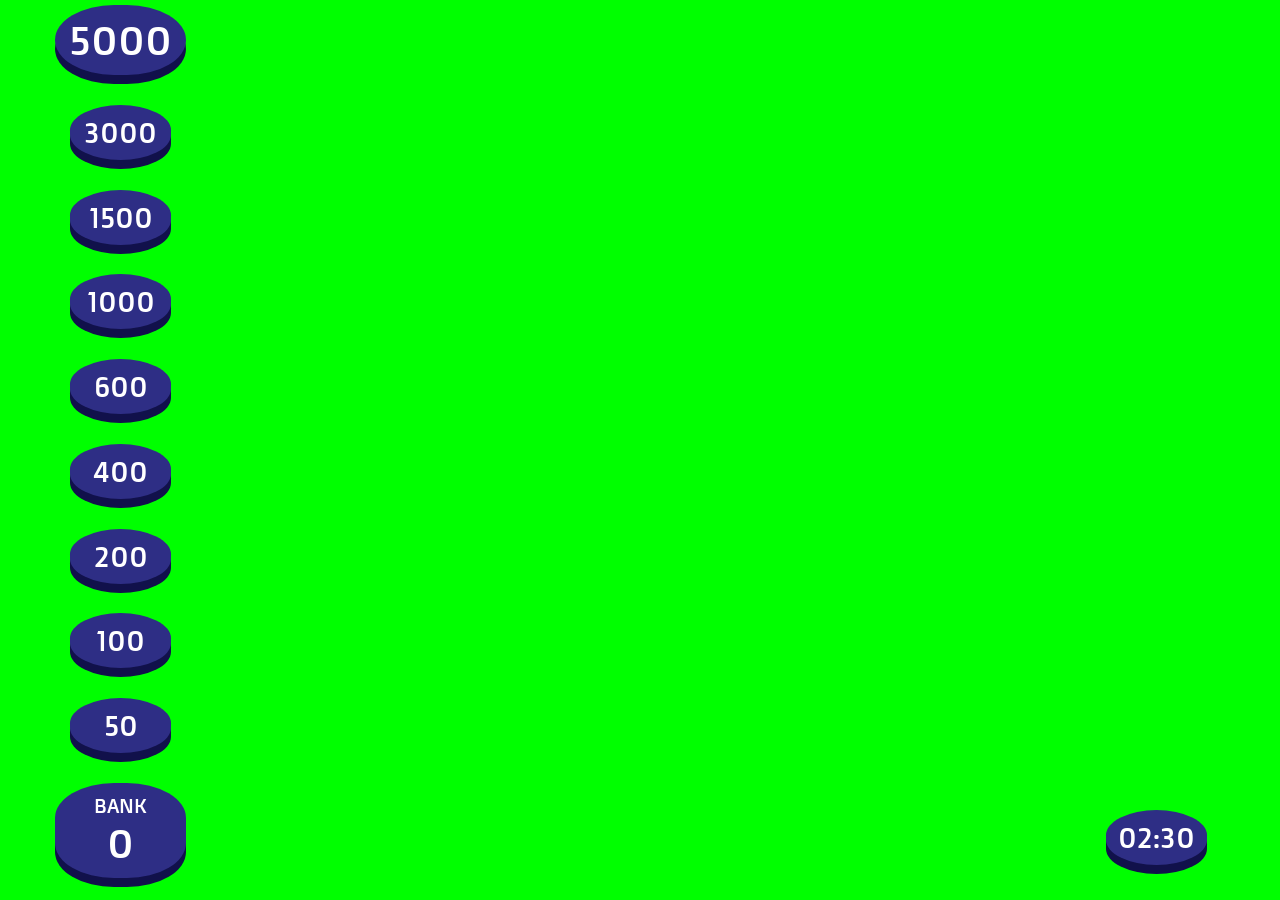
==== index.html @ 3b4d6647 "main" ====
<!DOCTYPE html>
<html lang="en">
<head>
    <meta charset="UTF-8">
    <meta http-equiv="X-UA-Compatible" content="IE=edge">
    <meta name="viewport" content="width=device-width, initial-scale=1.0">
    <link rel="stylesheet" href="style.css">
    <script src="engine.js"></script>

    <link rel="preconnect" href="https://fonts.googleapis.com">
    <link rel="preconnect" href="https://fonts.gstatic.com" crossorigin>
    <link href="https://fonts.googleapis.com/css2?family=Doppio+One&display=swap" rel="stylesheet">

    <title>LMF</title>
</head>
<body>

    <div class="container">
        <div class="leftside">
            <div class="big-card" id="card9">5000</div>
            <div class="card" id="card8">3000</div>
            <div class="card" id="card7">1500</div>
            <div class="card" id="card6">1000</div>
            <div class="card" id="card5">600</div>
            <div class="card" id="card4">400</div>
            <div class="card" id="card3">200</div>
            <div class="card" id="card2">100</div>
            <div class="card" id="card1">50</div>
            <div class="big-card bank"><div class="tag">BANK</div><div id="bank">0</div></div>
        </div>

        <div class="rightside">
            <div class="card" id="timer"><div id="time">02:30</siv></div>
        </div>
    </div>
    
</body>
</html>
---- style.css ----
body{
    margin:0;
    font-family: 'Doppio One', sans-serif;
    padding: 0px 55px;

    background-color: rgb(0 255 0);
}

.container{
    width: 90vw;
    display: flex;
    justify-content: space-between;
}

.leftside{
    width: fit-content;
    text-align: center;
    display: flex;
    flex-direction: column;
    justify-content: space-between;
    height: 97vh;
    font-size: 40px;
    margin: 5px 0;
}

#time{
    text-align: center;
}

.rightside{
    margin-top: 90vh;
}

.tag{
    font-size: 20px;
}

.big-card{
    padding: 10px;
    background-color: rgb(46, 46, 133);
    color: white;
    width: 111px;
    border-radius: 59px / 35px;
    margin: 0 auto;

    box-shadow: 0px 9px rgb(17, 17, 75);
}

.bank{
    width: 111px;
    border-radius: 59px / 35px;
}

.card{
    padding: 10px;
    background-color: rgb(46, 46, 133);
    color: white;
    width: 81px;
    border-radius: 64px / 32px;
    margin: 0 auto;
    font-size: 28px;

    box-shadow: 0px 9px rgb(17, 17, 75);
}

.active{
    background-color: rgb(205, 72, 72);

    box-shadow: 0px 9px rgb(103, 6, 6);
}
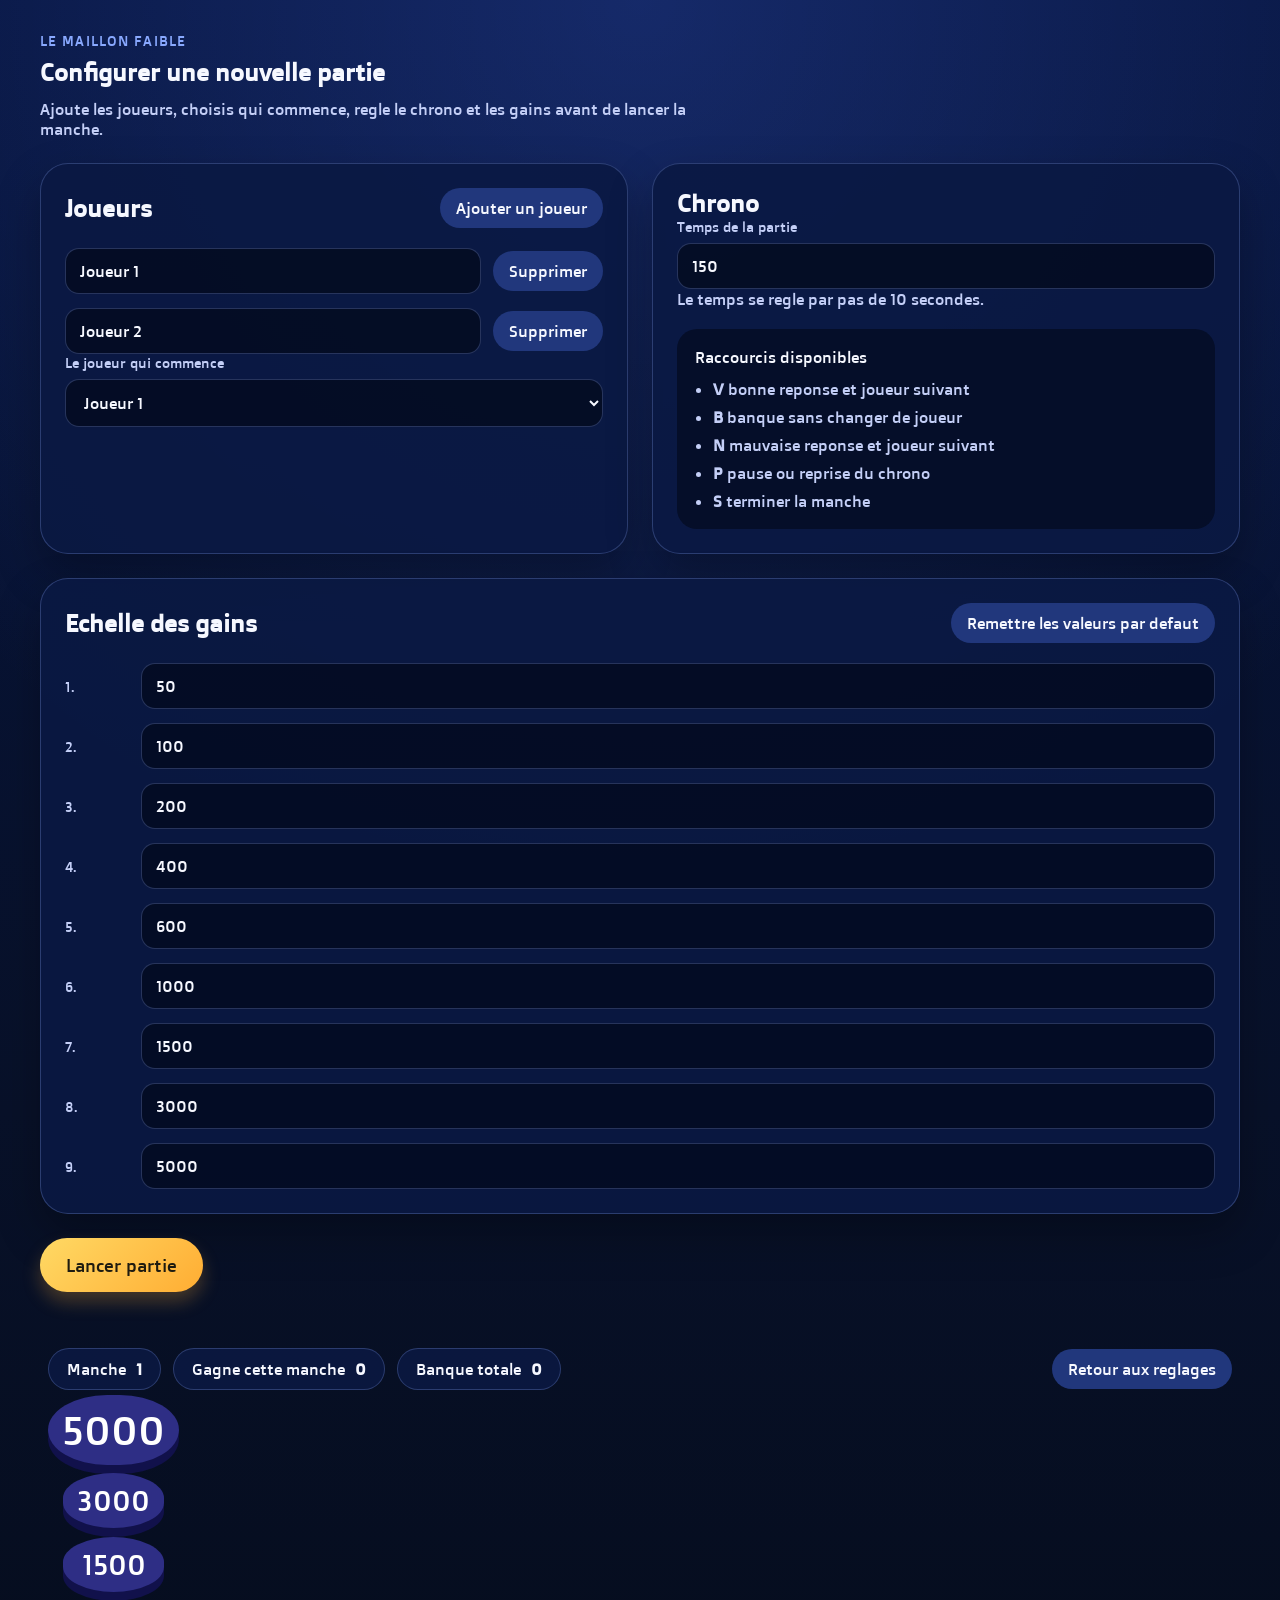
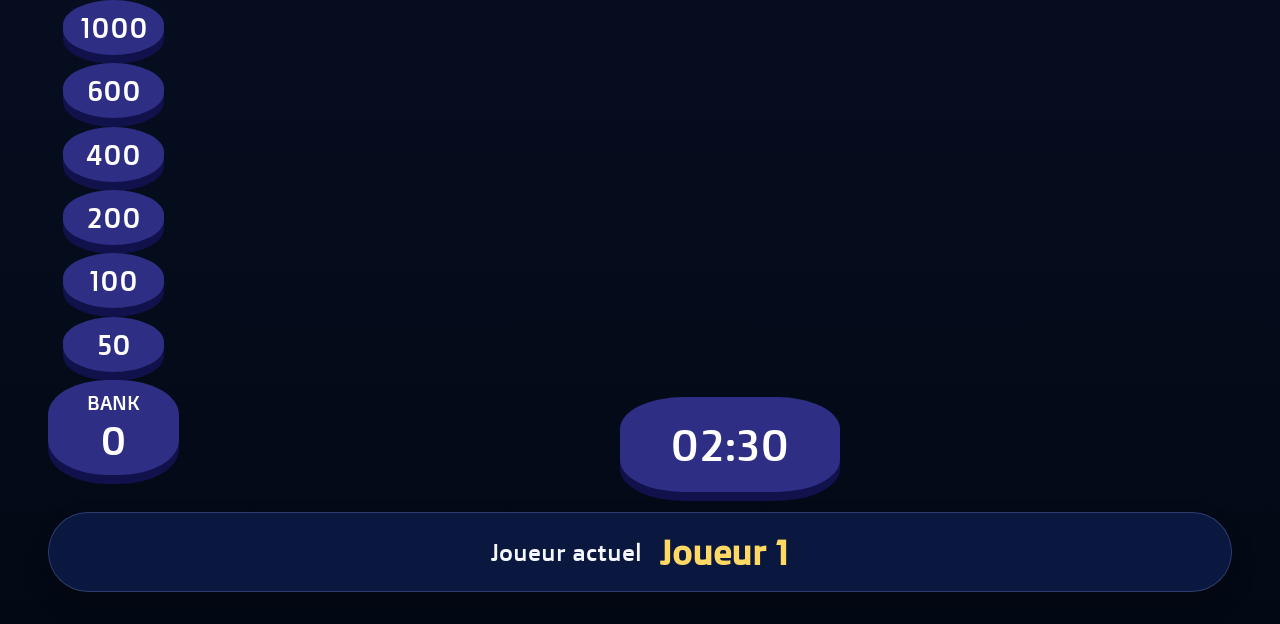
==== commit e73bce20: "Add round stats and end-of-round flow" ====
--- a/index.html
+++ b/index.html
@@ -1,38 +1,196 @@
 <!DOCTYPE html>
-<html lang="en">
+<html lang="fr">
 <head>
     <meta charset="UTF-8">
     <meta http-equiv="X-UA-Compatible" content="IE=edge">
     <meta name="viewport" content="width=device-width, initial-scale=1.0">
     <link rel="stylesheet" href="style.css">
-    <script src="engine.js"></script>
-
+    <script src="engine.js" defer></script>
     <link rel="preconnect" href="https://fonts.googleapis.com">
     <link rel="preconnect" href="https://fonts.gstatic.com" crossorigin>
     <link href="https://fonts.googleapis.com/css2?family=Doppio+One&display=swap" rel="stylesheet">
-
     <title>LMF</title>
 </head>
 <body>
+    <main class="app-shell">
+        <section class="setup-screen" id="setup-screen">
+            <div class="setup-panel">
+                <div class="setup-header">
+                    <p class="eyebrow">Le Maillon Faible</p>
+                    <h1>Configurer une nouvelle partie</h1>
+                    <p class="setup-copy">Ajoute les joueurs, choisis qui commence, regle le chrono et les gains avant de lancer la manche.</p>
+                </div>
 
-    <div class="container">
-        <div class="leftside">
-            <div class="big-card" id="card9">5000</div>
-            <div class="card" id="card8">3000</div>
-            <div class="card" id="card7">1500</div>
-            <div class="card" id="card6">1000</div>
-            <div class="card" id="card5">600</div>
-            <div class="card" id="card4">400</div>
-            <div class="card" id="card3">200</div>
-            <div class="card" id="card2">100</div>
-            <div class="card" id="card1">50</div>
-            <div class="big-card bank"><div class="tag">BANK</div><div id="bank">0</div></div>
-        </div>
+                <div class="setup-grid">
+                    <section class="setup-card">
+                        <div class="section-title-row">
+                            <h2>Joueurs</h2>
+                            <button type="button" id="add-player">Ajouter un joueur</button>
+                        </div>
+                        <div id="players-list" class="players-list"></div>
+                        <label class="field">
+                            <span>Le joueur qui commence</span>
+                            <select id="starting-player"></select>
+                        </label>
+                    </section>
 
-        <div class="rightside">
-            <div class="card" id="timer"><div id="time">02:30</siv></div>
-        </div>
-    </div>
-    
+                    <section class="setup-card">
+                        <h2>Chrono</h2>
+                        <label class="field">
+                            <span>Temps de la partie</span>
+                            <input id="timer-seconds" type="number" min="10" step="10" value="150">
+                        </label>
+                        <p class="hint">Le temps se regle par pas de 10 secondes.</p>
+                        <div class="keybinds">
+                            <p>Raccourcis disponibles</p>
+                            <ul>
+                                <li><strong>V</strong> bonne reponse et joueur suivant</li>
+                                <li><strong>B</strong> banque sans changer de joueur</li>
+                                <li><strong>N</strong> mauvaise reponse et joueur suivant</li>
+                                <li><strong>P</strong> pause ou reprise du chrono</li>
+                                <li><strong>S</strong> terminer la manche</li>
+                            </ul>
+                        </div>
+                    </section>
+                </div>
+
+                <section class="setup-card">
+                    <div class="section-title-row">
+                        <h2>Echelle des gains</h2>
+                        <button type="button" id="reset-prizes">Remettre les valeurs par defaut</button>
+                    </div>
+                    <div id="prizes-list" class="prizes-list"></div>
+                </section>
+
+                <div class="setup-actions">
+                    <button type="button" id="start-game" class="primary-button">Lancer partie</button>
+                    <p id="setup-error" class="error-message" aria-live="polite"></p>
+                </div>
+            </div>
+        </section>
+
+        <section class="game-screen hidden" id="game-screen">
+            <div class="game-toolbar">
+                <div class="status-cluster">
+                    <div class="status-pill">
+                        <span>Manche</span>
+                        <strong id="round-number">1</strong>
+                    </div>
+                    <div class="status-pill">
+                        <span>Gagne cette manche</span>
+                        <strong id="round-bank-label">0</strong>
+                    </div>
+                    <div class="status-pill">
+                        <span>Banque totale</span>
+                        <strong id="total-bank-label">0</strong>
+                    </div>
+                </div>
+                <button type="button" id="back-to-setup" class="toolbar-button">Retour aux reglages</button>
+            </div>
+
+            <div class="container">
+                <div class="leftside">
+                    <div class="big-card" id="card9">5000</div>
+                    <div class="card" id="card8">3000</div>
+                    <div class="card" id="card7">1500</div>
+                    <div class="card" id="card6">1000</div>
+                    <div class="card" id="card5">600</div>
+                    <div class="card" id="card4">400</div>
+                    <div class="card" id="card3">200</div>
+                    <div class="card" id="card2">100</div>
+                    <div class="card" id="card1">50</div>
+                    <div class="big-card bank">
+                        <div class="tag">BANK</div>
+                        <div id="bank">0</div>
+                    </div>
+                </div>
+
+                <div class="rightside">
+                    <div class="card timer-card" id="timer">
+                        <div id="time">02:30</div>
+                    </div>
+                </div>
+            </div>
+
+            <div class="player-banner">
+                <span>Joueur actuel</span>
+                <strong id="current-player">-</strong>
+            </div>
+
+            <div class="round-end-panel hidden" id="round-end-panel">
+                <p class="eyebrow">Fin de manche</p>
+                <h2 id="round-end-title">La manche est terminee</h2>
+                <p id="round-end-reason" class="setup-copy"></p>
+                <button type="button" id="go-to-stats" class="primary-button">Passer aux statistiques</button>
+            </div>
+        </section>
+
+        <section class="stats-screen hidden" id="stats-screen">
+            <div class="stats-layout">
+                <div class="stats-header">
+                    <p class="eyebrow">Statistiques</p>
+                    <h1 id="stats-round-title">Resume de la manche 1</h1>
+                    <p class="setup-copy">Le classement privilegie d'abord les bonnes reponses, puis l'argent banque, puis la penalite d'argent perdu.</p>
+                </div>
+
+                <div class="stats-summary-grid">
+                    <div class="setup-card">
+                        <h2>Argent recolte sur cette manche</h2>
+                        <p class="stats-big-number" id="stats-round-earned">0</p>
+                    </div>
+                    <div class="setup-card">
+                        <h2>Banque totale toutes manches</h2>
+                        <p class="stats-big-number" id="stats-total-bank">0</p>
+                    </div>
+                </div>
+
+                <div class="setup-card highlight-card" id="strongest-player-card">
+                    <p class="eyebrow">Maillon fort</p>
+                    <h2 id="strongest-player-name">-</h2>
+                    <div class="stats-inline">
+                        <span>Bonnes reponses: <strong id="strongest-player-correct">0</strong></span>
+                        <span>Mauvaises reponses: <strong id="strongest-player-wrong">0</strong></span>
+                        <span>Argent banque: <strong id="strongest-player-banked">0</strong></span>
+                        <span>Argent perdu: <strong id="strongest-player-lost">0</strong></span>
+                    </div>
+                </div>
+
+                <div class="setup-card">
+                    <div class="section-title-row">
+                        <h2>Tous les joueurs</h2>
+                    </div>
+                    <div class="stats-table-wrapper">
+                        <table class="stats-table">
+                            <thead>
+                                <tr>
+                                    <th>Joueur</th>
+                                    <th>Bonnes reponses</th>
+                                    <th>Mauvaises reponses</th>
+                                    <th>Argent banque</th>
+                                    <th>Argent perdu</th>
+                                </tr>
+                            </thead>
+                            <tbody id="stats-rows"></tbody>
+                        </table>
+                    </div>
+                </div>
+
+                <div class="setup-card highlight-card weak-card" id="weakest-player-card">
+                    <p class="eyebrow">Maillon faible</p>
+                    <h2 id="weakest-player-name">-</h2>
+                    <div class="stats-inline">
+                        <span>Bonnes reponses: <strong id="weakest-player-correct">0</strong></span>
+                        <span>Mauvaises reponses: <strong id="weakest-player-wrong">0</strong></span>
+                        <span>Argent banque: <strong id="weakest-player-banked">0</strong></span>
+                        <span>Argent perdu: <strong id="weakest-player-lost">0</strong></span>
+                    </div>
+                </div>
+
+                <div class="setup-actions">
+                    <button type="button" id="next-round" class="primary-button">Manche suivante</button>
+                </div>
+            </div>
+        </section>
+    </main>
 </body>
-</html>+</html>
--- a/style.css
+++ b/style.css
@@ -1,57 +1,265 @@
-body{
-    margin:0;
+body {
+    margin: 0;
     font-family: 'Doppio One', sans-serif;
-    padding: 0px 55px;
-
-    background-color: rgb(0 255 0);
-}
-
-.container{
-    width: 90vw;
+    background:
+        radial-gradient(circle at top, rgba(73, 115, 255, 0.22), transparent 40%),
+        linear-gradient(180deg, #07153f 0%, #081129 50%, #030914 100%);
+    color: #f6f8ff;
+    min-height: 100vh;
+}
+
+button,
+input,
+select {
+    font: inherit;
+}
+
+button {
+    cursor: pointer;
+    border: 0;
+}
+
+.hidden {
+    display: none;
+}
+
+.app-shell {
+    min-height: 100vh;
+}
+
+.setup-screen {
+    min-height: 100vh;
+    padding: 32px;
+    box-sizing: border-box;
+}
+
+.setup-panel {
+    max-width: 1200px;
+    margin: 0 auto;
+    display: grid;
+    gap: 24px;
+}
+
+.setup-header h1,
+.setup-card h2 {
+    margin: 0;
+}
+
+.eyebrow {
+    margin: 0 0 8px;
+    color: #89a9ff;
+    letter-spacing: 0.08em;
+    text-transform: uppercase;
+    font-size: 14px;
+}
+
+.setup-copy {
+    margin: 12px 0 0;
+    max-width: 700px;
+    color: #c4cff7;
+}
+
+.setup-grid {
+    display: grid;
+    grid-template-columns: repeat(2, minmax(0, 1fr));
+    gap: 24px;
+}
+
+.setup-card {
+    background: rgba(11, 25, 67, 0.9);
+    border: 1px solid rgba(142, 171, 255, 0.25);
+    border-radius: 28px;
+    padding: 24px;
+    box-shadow: 0 20px 45px rgba(0, 0, 0, 0.28);
+}
+
+.section-title-row {
     display: flex;
     justify-content: space-between;
-}
-
-.leftside{
+    align-items: center;
+    gap: 16px;
+    margin-bottom: 20px;
+}
+
+.section-title-row button,
+.toolbar-button,
+.player-row button,
+#reset-prizes {
+    background: #21377c;
+    color: #f6f8ff;
+    padding: 10px 16px;
+    border-radius: 999px;
+}
+
+.primary-button {
+    background: linear-gradient(135deg, #ffd964 0%, #ffad33 100%);
+    color: #1e1b10;
+    padding: 16px 26px;
+    border-radius: 999px;
+    font-size: 18px;
+    box-shadow: 0 10px 18px rgba(255, 174, 53, 0.25);
+}
+
+.players-list,
+.prizes-list {
+    display: grid;
+    gap: 14px;
+}
+
+.player-row,
+.prize-row {
+    display: grid;
+    gap: 12px;
+    align-items: center;
+}
+
+.player-row {
+    grid-template-columns: minmax(0, 1fr) auto;
+}
+
+.prize-row {
+    grid-template-columns: 64px minmax(0, 1fr);
+}
+
+.field {
+    display: grid;
+    gap: 8px;
+}
+
+.field span,
+.prize-row label {
+    color: #c4cff7;
+    font-size: 14px;
+}
+
+input,
+select {
+    border: 1px solid rgba(142, 171, 255, 0.25);
+    border-radius: 14px;
+    background: rgba(3, 10, 31, 0.8);
+    color: #f6f8ff;
+    padding: 12px 14px;
+}
+
+.hint,
+.keybinds ul,
+.error-message {
+    margin: 0;
+}
+
+.hint,
+.keybinds li {
+    color: #c4cff7;
+}
+
+.keybinds {
+    margin-top: 20px;
+    padding: 18px;
+    border-radius: 20px;
+    background: rgba(3, 10, 31, 0.7);
+}
+
+.keybinds p {
+    margin: 0 0 12px;
+}
+
+.keybinds ul {
+    padding-left: 18px;
+    display: grid;
+    gap: 8px;
+}
+
+.setup-actions {
+    display: flex;
+    align-items: center;
+    gap: 16px;
+}
+
+.error-message {
+    color: #ff9a9a;
+    min-height: 20px;
+}
+
+.game-screen {
+    min-height: 100vh;
+    padding: 24px 48px 32px;
+    box-sizing: border-box;
+    display: grid;
+    grid-template-rows: auto 1fr auto;
+}
+
+.game-toolbar {
+    display: flex;
+    justify-content: space-between;
+    align-items: center;
+}
+
+.status-cluster {
+    display: flex;
+    flex-wrap: wrap;
+    gap: 12px;
+}
+
+.status-pill {
+    display: inline-flex;
+    align-items: center;
+    gap: 10px;
+    border-radius: 999px;
+    background: rgba(11, 25, 67, 0.85);
+    border: 1px solid rgba(142, 171, 255, 0.25);
+    padding: 10px 18px;
+}
+
+.container {
+    width: 100%;
+    display: flex;
+    justify-content: space-between;
+    align-items: stretch;
+    gap: 48px;
+}
+
+.leftside {
     width: fit-content;
     text-align: center;
     display: flex;
     flex-direction: column;
     justify-content: space-between;
-    height: 97vh;
+    height: calc(100vh - 220px);
     font-size: 40px;
     margin: 5px 0;
 }
 
-#time{
+#time {
     text-align: center;
 }
 
-.rightside{
-    margin-top: 90vh;
-}
-
-.tag{
+.rightside {
+    display: flex;
+    align-items: flex-end;
+    justify-content: flex-end;
+    flex: 1;
+}
+
+.tag {
     font-size: 20px;
 }
 
-.big-card{
+.big-card {
     padding: 10px;
     background-color: rgb(46, 46, 133);
     color: white;
     width: 111px;
     border-radius: 59px / 35px;
     margin: 0 auto;
-
-    box-shadow: 0px 9px rgb(17, 17, 75);
-}
-
-.bank{
+    box-shadow: 0 9px rgb(17, 17, 75);
+}
+
+.bank {
     width: 111px;
     border-radius: 59px / 35px;
 }
 
-.card{
+.card {
     padding: 10px;
     background-color: rgb(46, 46, 133);
     color: white;
@@ -59,12 +267,177 @@
     border-radius: 64px / 32px;
     margin: 0 auto;
     font-size: 28px;
-
-    box-shadow: 0px 9px rgb(17, 17, 75);
-}
-
-.active{
+    box-shadow: 0 9px rgb(17, 17, 75);
+}
+
+.timer-card {
+    width: 180px;
+    font-size: 44px;
+    padding: 20px;
+}
+
+.active {
     background-color: rgb(205, 72, 72);
-
-    box-shadow: 0px 9px rgb(103, 6, 6);
-}+    box-shadow: 0 9px rgb(103, 6, 6);
+}
+
+.player-banner {
+    display: flex;
+    justify-content: center;
+    align-items: center;
+    gap: 18px;
+    margin-top: 20px;
+    font-size: 24px;
+    padding: 18px 22px;
+    border-radius: 999px;
+    background: rgba(11, 25, 67, 0.92);
+    border: 1px solid rgba(142, 171, 255, 0.25);
+    box-shadow: 0 12px 24px rgba(0, 0, 0, 0.22);
+}
+
+.player-banner strong {
+    font-size: 34px;
+    color: #ffd964;
+}
+
+.round-end-panel,
+.stats-layout {
+    max-width: 1200px;
+    margin: 0 auto;
+}
+
+.round-end-panel {
+    margin-top: 24px;
+    padding: 24px;
+    border-radius: 28px;
+    background: rgba(11, 25, 67, 0.92);
+    border: 1px solid rgba(142, 171, 255, 0.25);
+    box-shadow: 0 20px 45px rgba(0, 0, 0, 0.28);
+}
+
+.stats-screen {
+    min-height: 100vh;
+    padding: 32px;
+    box-sizing: border-box;
+}
+
+.stats-layout {
+    display: grid;
+    gap: 24px;
+}
+
+.stats-header h1 {
+    margin: 0;
+}
+
+.stats-summary-grid {
+    display: grid;
+    grid-template-columns: repeat(2, minmax(0, 1fr));
+    gap: 24px;
+}
+
+.stats-big-number {
+    margin: 16px 0 0;
+    font-size: 56px;
+    color: #ffd964;
+}
+
+.highlight-card {
+    background:
+        linear-gradient(135deg, rgba(255, 217, 100, 0.16), rgba(11, 25, 67, 0.9)),
+        rgba(11, 25, 67, 0.9);
+}
+
+.weak-card {
+    background:
+        linear-gradient(135deg, rgba(205, 72, 72, 0.2), rgba(11, 25, 67, 0.9)),
+        rgba(11, 25, 67, 0.9);
+}
+
+.stats-inline {
+    display: flex;
+    flex-wrap: wrap;
+    gap: 12px 24px;
+    margin-top: 16px;
+    color: #c4cff7;
+}
+
+.stats-table-wrapper {
+    overflow-x: auto;
+}
+
+.stats-table {
+    width: 100%;
+    border-collapse: collapse;
+}
+
+.stats-table th,
+.stats-table td {
+    text-align: left;
+    padding: 14px 12px;
+    border-bottom: 1px solid rgba(142, 171, 255, 0.18);
+}
+
+.stats-table th {
+    color: #89a9ff;
+    font-size: 14px;
+    text-transform: uppercase;
+    letter-spacing: 0.05em;
+}
+
+.stats-table tbody tr:last-child td {
+    border-bottom: 0;
+}
+
+@media (max-width: 900px) {
+    .setup-screen,
+    .game-screen,
+    .stats-screen {
+        padding: 20px;
+    }
+
+    .setup-grid,
+    .stats-summary-grid,
+    .player-row,
+    .prize-row,
+    .container {
+        grid-template-columns: 1fr;
+        display: grid;
+    }
+
+    .section-title-row,
+    .game-toolbar,
+    .setup-actions {
+        flex-direction: column;
+        align-items: stretch;
+    }
+
+    .status-cluster {
+        flex-direction: column;
+    }
+
+    .leftside {
+        width: 100%;
+        height: auto;
+        gap: 18px;
+    }
+
+    .rightside {
+        justify-content: center;
+    }
+
+    .player-banner {
+        flex-direction: column;
+        border-radius: 28px;
+        text-align: center;
+    }
+
+    .stats-big-number {
+        font-size: 42px;
+    }
+
+    .stats-inline {
+        flex-direction: column;
+        gap: 10px;
+    }
+}
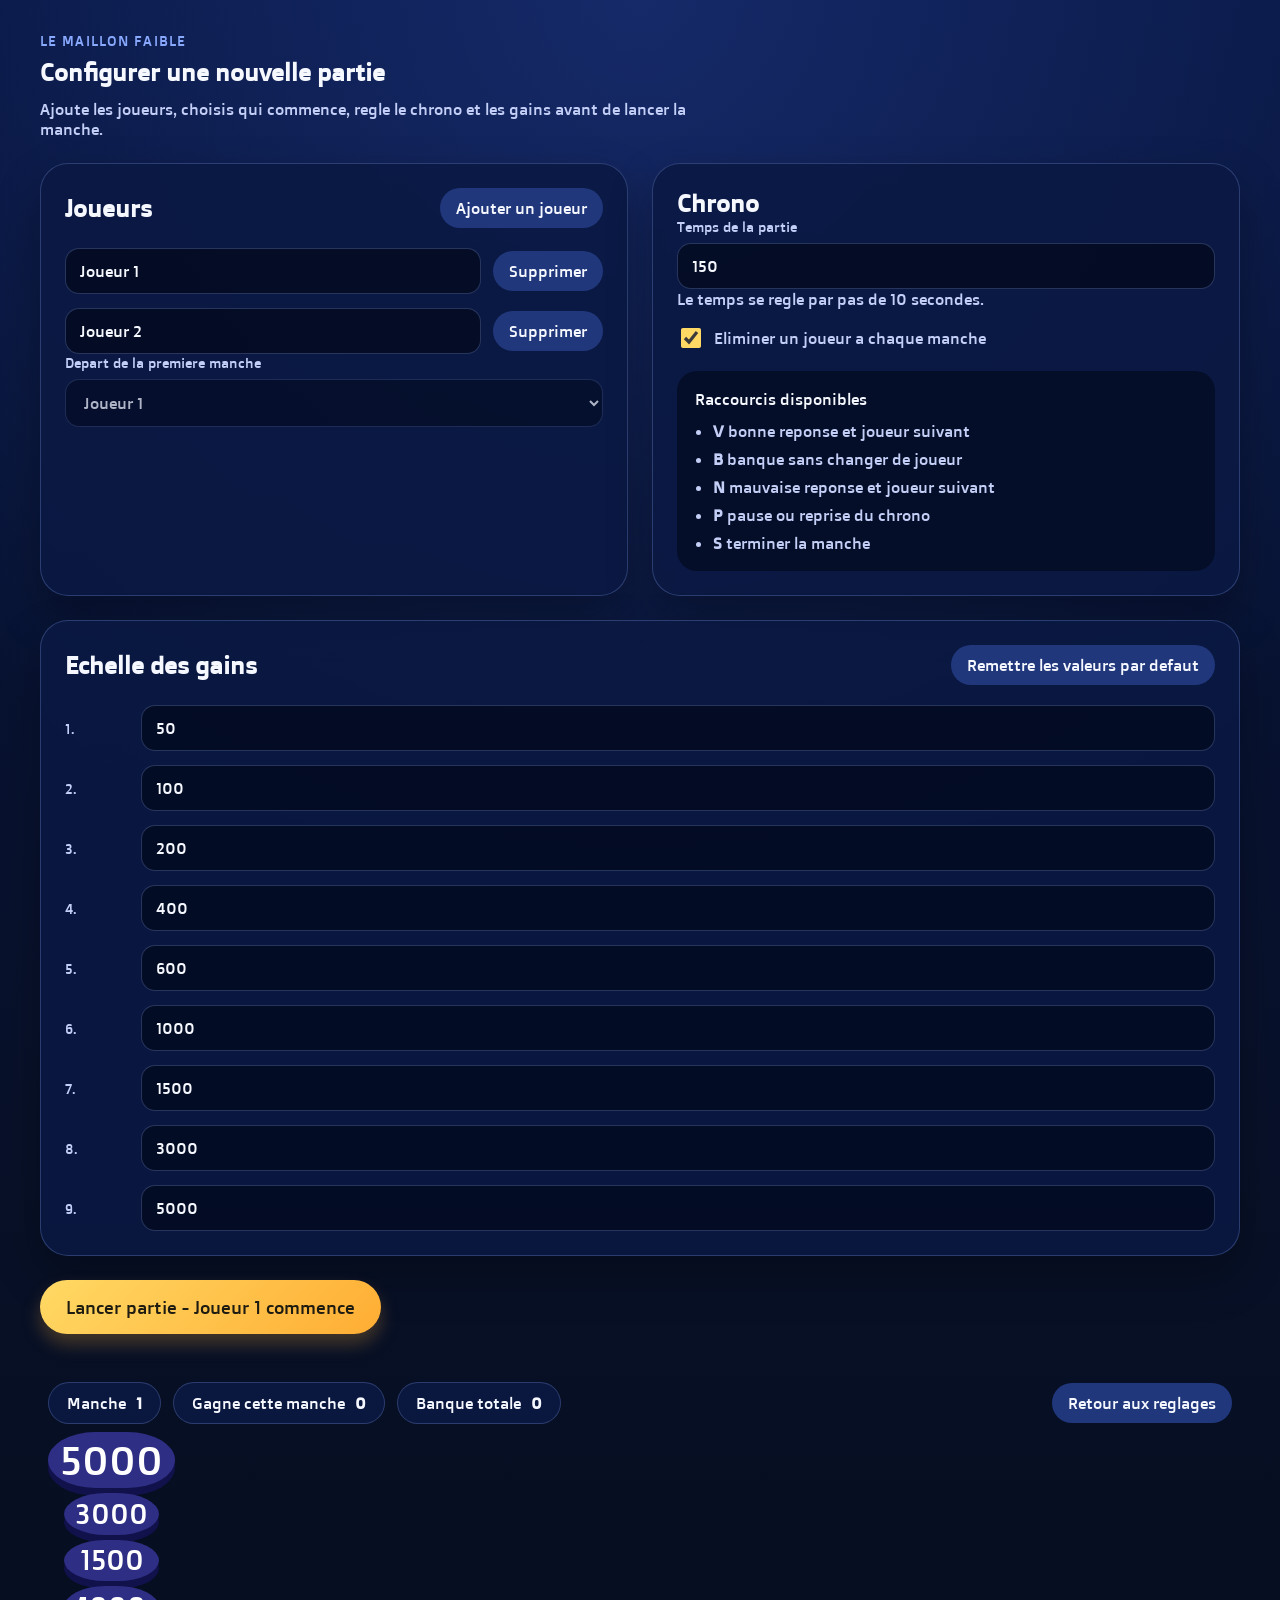
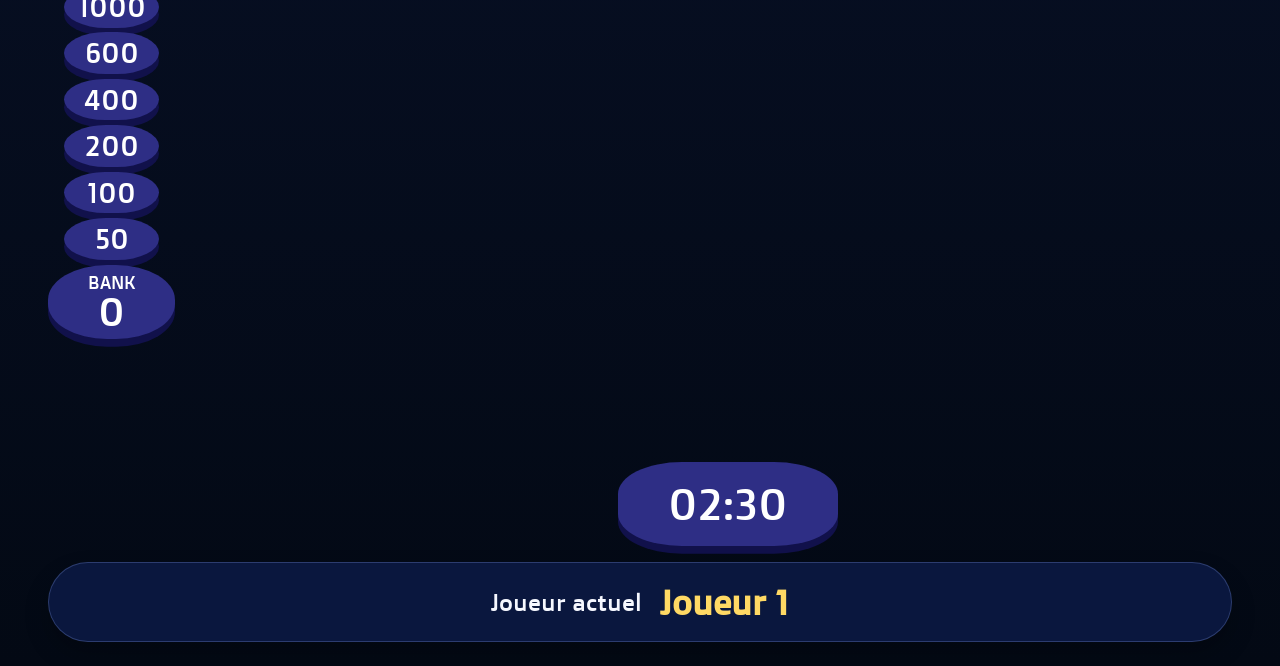
==== commit 85d77bf9: "game rules" ====
--- a/index.html
+++ b/index.html
@@ -29,8 +29,8 @@
                         </div>
                         <div id="players-list" class="players-list"></div>
                         <label class="field">
-                            <span>Le joueur qui commence</span>
-                            <select id="starting-player"></select>
+                            <span>Depart de la premiere manche</span>
+                            <select id="starting-player" disabled></select>
                         </label>
                     </section>
 
@@ -41,6 +41,10 @@
                             <input id="timer-seconds" type="number" min="10" step="10" value="150">
                         </label>
                         <p class="hint">Le temps se regle par pas de 10 secondes.</p>
+                        <label class="check-field">
+                            <input id="eliminate-each-round" type="checkbox" checked>
+                            <span>Eliminer un joueur a chaque manche</span>
+                        </label>
                         <div class="keybinds">
                             <p>Raccourcis disponibles</p>
                             <ul>
@@ -175,6 +179,15 @@
                     </div>
                 </div>
 
+                <div class="setup-card elimination-card hidden" id="elimination-card">
+                    <h2>Joueur elimine</h2>
+                    <label class="field">
+                        <span>Choisis qui quitte la partie a la fin de cette manche</span>
+                        <select id="eliminated-player"></select>
+                    </label>
+                    <p id="elimination-error" class="error-message" aria-live="polite"></p>
+                </div>
+
                 <div class="setup-card highlight-card weak-card" id="weakest-player-card">
                     <p class="eyebrow">Maillon faible</p>
                     <h2 id="weakest-player-name">-</h2>
--- a/style.css
+++ b/style.css
@@ -141,6 +141,21 @@
     padding: 12px 14px;
 }
 
+.check-field {
+    display: flex;
+    align-items: center;
+    gap: 10px;
+    margin-top: 16px;
+    color: #c4cff7;
+}
+
+.check-field input {
+    width: 20px;
+    height: 20px;
+    flex: 0 0 auto;
+    accent-color: #ffd964;
+}
+
 .hint,
 .keybinds ul,
 .error-message {
@@ -181,11 +196,12 @@
 }
 
 .game-screen {
-    min-height: 100vh;
-    padding: 24px 48px 32px;
+    height: 100vh;
+    padding: 16px 48px 24px;
     box-sizing: border-box;
     display: grid;
-    grid-template-rows: auto 1fr auto;
+    grid-template-rows: auto minmax(0, 1fr) auto;
+    overflow: hidden;
 }
 
 .game-toolbar {
@@ -216,6 +232,9 @@
     justify-content: space-between;
     align-items: stretch;
     gap: 48px;
+    min-height: 0;
+    padding: 8px 0 16px;
+    box-sizing: border-box;
 }
 
 .leftside {
@@ -223,10 +242,12 @@
     text-align: center;
     display: flex;
     flex-direction: column;
-    justify-content: space-between;
-    height: calc(100vh - 220px);
-    font-size: 40px;
-    margin: 5px 0;
+    justify-content: flex-start;
+    gap: clamp(3px, 0.55vh, 7px);
+    height: auto;
+    max-height: 100%;
+    font-size: clamp(32px, 4.6vh, 40px);
+    margin: 0;
 }
 
 #time {
@@ -241,33 +262,36 @@
 }
 
 .tag {
-    font-size: 20px;
+    font-size: clamp(14px, 2vh, 20px);
 }
 
 .big-card {
-    padding: 10px;
+    padding: clamp(6px, 0.9vh, 10px);
     background-color: rgb(46, 46, 133);
     color: white;
     width: 111px;
+    line-height: 1;
     border-radius: 59px / 35px;
     margin: 0 auto;
-    box-shadow: 0 9px rgb(17, 17, 75);
+    box-shadow: 0 clamp(5px, 0.85vh, 9px) rgb(17, 17, 75);
 }
 
 .bank {
     width: 111px;
     border-radius: 59px / 35px;
+    flex-shrink: 0;
 }
 
 .card {
-    padding: 10px;
+    padding: clamp(5px, 0.75vh, 10px);
     background-color: rgb(46, 46, 133);
     color: white;
     width: 81px;
+    line-height: 1;
     border-radius: 64px / 32px;
     margin: 0 auto;
-    font-size: 28px;
-    box-shadow: 0 9px rgb(17, 17, 75);
+    font-size: clamp(23px, 3.2vh, 28px);
+    box-shadow: 0 clamp(5px, 0.85vh, 9px) rgb(17, 17, 75);
 }
 
 .timer-card {
@@ -278,7 +302,7 @@
 
 .active {
     background-color: rgb(205, 72, 72);
-    box-shadow: 0 9px rgb(103, 6, 6);
+    box-shadow: 0 clamp(5px, 0.85vh, 9px) rgb(103, 6, 6);
 }
 
 .player-banner {
@@ -286,7 +310,7 @@
     justify-content: center;
     align-items: center;
     gap: 18px;
-    margin-top: 20px;
+    margin-top: 0;
     font-size: 24px;
     padding: 18px 22px;
     border-radius: 999px;
@@ -396,6 +420,12 @@
         padding: 20px;
     }
 
+    .game-screen {
+        height: auto;
+        min-height: 100vh;
+        overflow: auto;
+    }
+
     .setup-grid,
     .stats-summary-grid,
     .player-row,
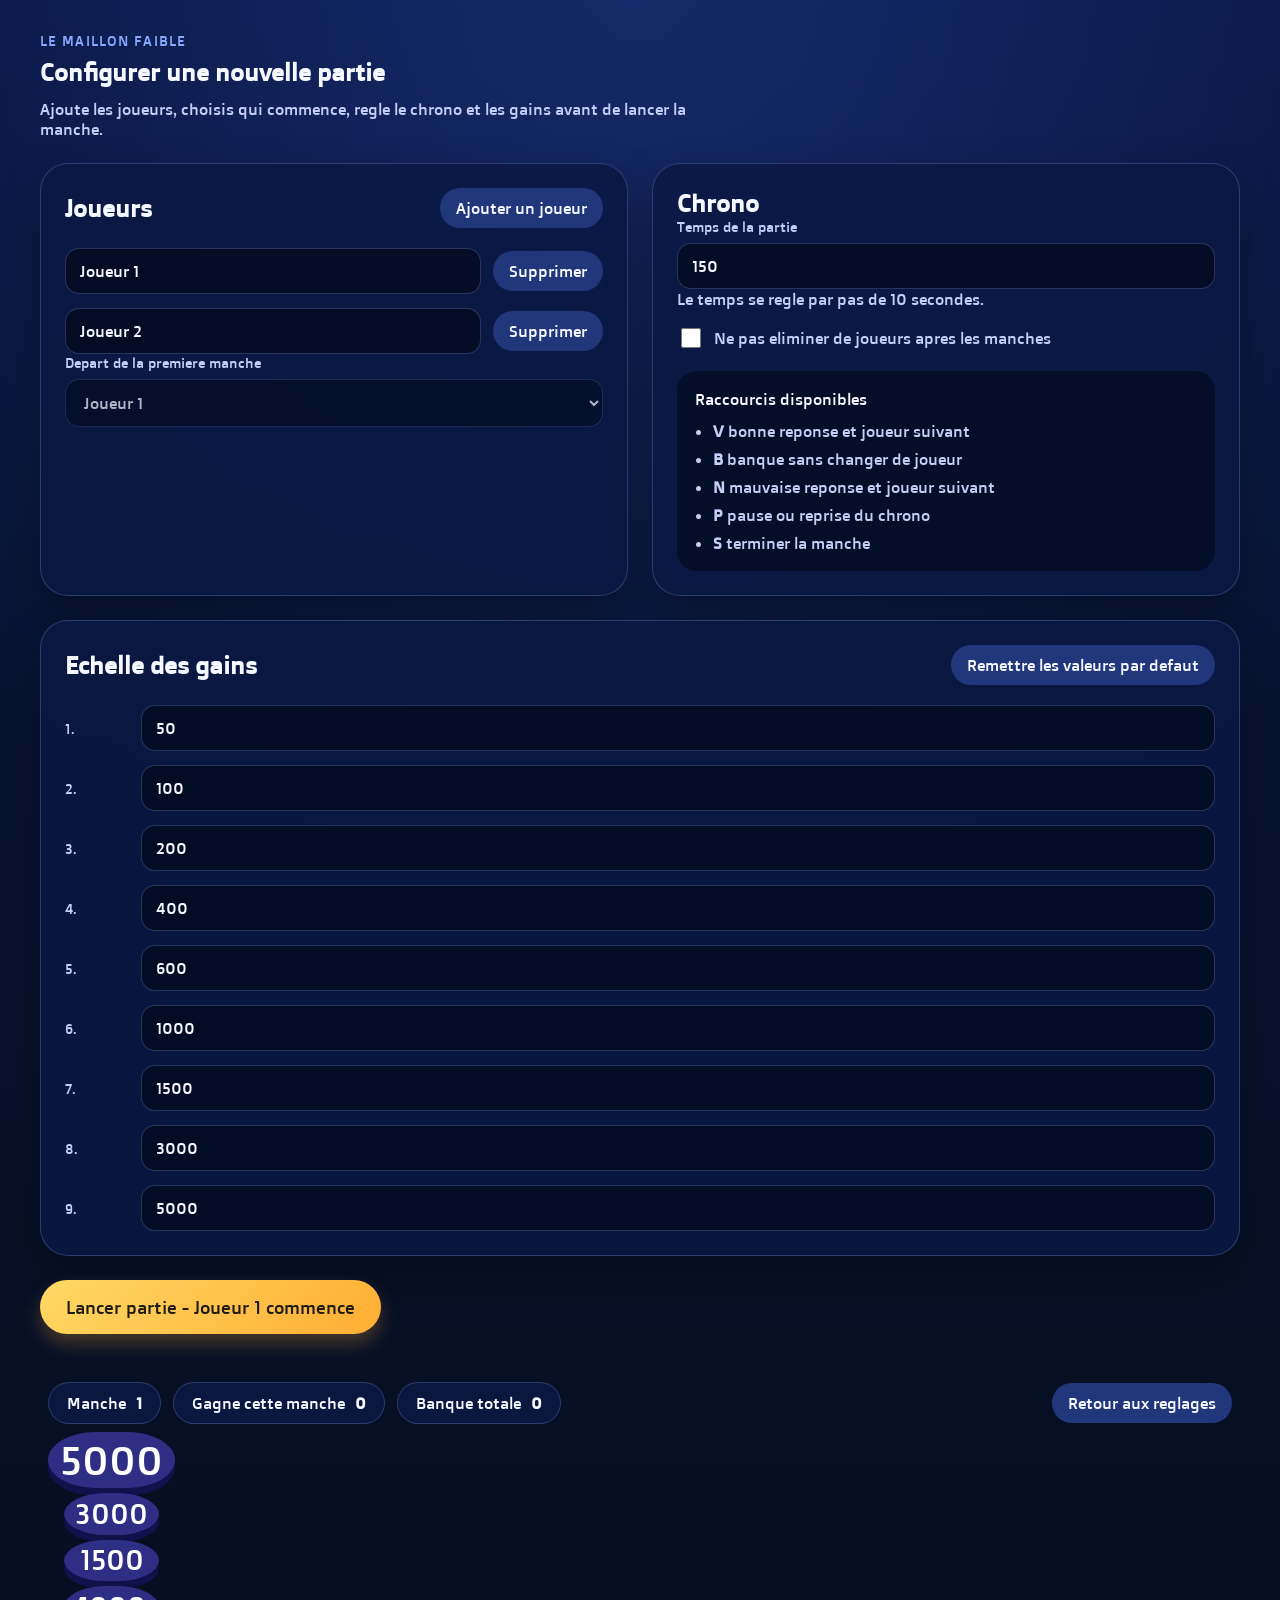
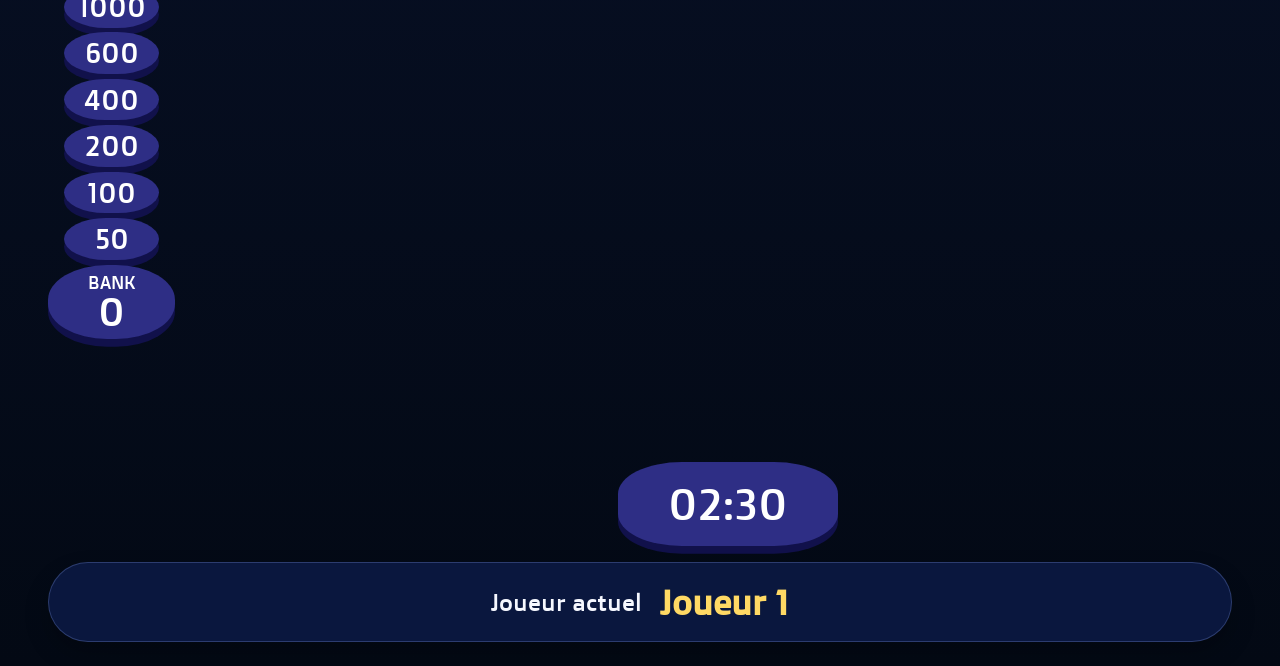
==== commit c37c85ca: "ez" ====
--- a/index.html
+++ b/index.html
@@ -42,8 +42,8 @@
                         </label>
                         <p class="hint">Le temps se regle par pas de 10 secondes.</p>
                         <label class="check-field">
-                            <input id="eliminate-each-round" type="checkbox" checked>
-                            <span>Eliminer un joueur a chaque manche</span>
+                            <input id="eliminate-each-round" type="checkbox">
+                            <span>Ne pas eliminer de joueurs apres les manches</span>
                         </label>
                         <div class="keybinds">
                             <p>Raccourcis disponibles</p>
@@ -204,6 +204,39 @@
                 </div>
             </div>
         </section>
+
+        <section class="final-screen hidden" id="final-screen">
+            <div class="final-layout">
+                <div class="stats-header">
+                    <p class="eyebrow">Finale</p>
+                    <h1 id="final-title">Duel final</h1>
+                    <p class="setup-copy" id="final-status">Le maillon fort choisit de prendre ou de laisser la main.</p>
+                </div>
+
+                <div class="setup-card final-choice-card" id="final-choice-card">
+                    <h2 id="final-strongest-player">Maillon fort: -</h2>
+                    <div class="setup-actions">
+                        <button type="button" id="final-take-hand" class="primary-button">Prendre la main</button>
+                        <button type="button" id="final-leave-hand" class="toolbar-button">Laisser la main</button>
+                    </div>
+                </div>
+
+                <div class="final-board" id="final-board"></div>
+
+                <div class="setup-card final-control-card hidden" id="final-control-card">
+                    <p class="eyebrow" id="final-mode-label">Questions</p>
+                    <h2 id="final-current-player">-</h2>
+                </div>
+
+                <div class="setup-card final-sudden-card hidden" id="final-sudden-card">
+                    <h2>Mort subite</h2>
+                    <p class="setup-copy">Egalite apres les cinq questions.</p>
+                    <div class="setup-actions">
+                        <button type="button" id="start-sudden-death" class="primary-button">Commencer la mort subite</button>
+                    </div>
+                </div>
+            </div>
+        </section>
     </main>
 </body>
 </html>
--- a/style.css
+++ b/style.css
@@ -345,7 +345,20 @@
     box-sizing: border-box;
 }
 
+.final-screen {
+    min-height: 100vh;
+    padding: 32px;
+    box-sizing: border-box;
+}
+
 .stats-layout {
+    display: grid;
+    gap: 24px;
+}
+
+.final-layout {
+    max-width: 1200px;
+    margin: 0 auto;
     display: grid;
     gap: 24px;
 }
@@ -376,6 +389,55 @@
     background:
         linear-gradient(135deg, rgba(205, 72, 72, 0.2), rgba(11, 25, 67, 0.9)),
         rgba(11, 25, 67, 0.9);
+}
+
+.final-board {
+    display: grid;
+    gap: 18px;
+    padding: 24px;
+    border-radius: 28px;
+    background: rgba(3, 8, 22, 0.92);
+    border: 1px solid rgba(142, 171, 255, 0.2);
+}
+
+.final-row {
+    display: grid;
+    grid-template-columns: minmax(150px, 220px) repeat(5, minmax(54px, 1fr));
+    gap: 14px;
+    align-items: center;
+}
+
+.final-name,
+.final-token {
+    min-height: 54px;
+    display: flex;
+    align-items: center;
+    justify-content: center;
+    border-radius: 999px;
+    color: #f6f8ff;
+    text-align: center;
+    box-shadow: inset 0 3px 8px rgba(255, 255, 255, 0.22), 0 8px 14px rgba(0, 0, 0, 0.28);
+}
+
+.final-name {
+    padding: 0 18px;
+    background:
+        radial-gradient(circle at 25% 20%, rgba(255, 255, 255, 0.7), transparent 20%),
+        linear-gradient(135deg, #141923, #d8dce7 45%, #141923 75%);
+    font-size: 20px;
+}
+
+.final-token {
+    background: linear-gradient(135deg, #0c3d67, #0d6aa0);
+    font-size: 26px;
+}
+
+.final-token.correct {
+    background: radial-gradient(circle at 35% 25%, #a6ff9f, #138a32 65%, #063b18);
+}
+
+.final-token.wrong {
+    background: radial-gradient(circle at 35% 25%, #ffaaa6, #9e2f37 65%, #411116);
 }
 
 .stats-inline {
@@ -416,7 +478,8 @@
 @media (max-width: 900px) {
     .setup-screen,
     .game-screen,
-    .stats-screen {
+    .stats-screen,
+    .final-screen {
         padding: 20px;
     }
 
@@ -470,4 +533,15 @@
         flex-direction: column;
         gap: 10px;
     }
-}
+
+    .final-row {
+        grid-template-columns: 1fr repeat(5, minmax(42px, 1fr));
+        gap: 10px;
+    }
+
+    .final-name,
+    .final-token {
+        min-height: 44px;
+        font-size: 16px;
+    }
+}
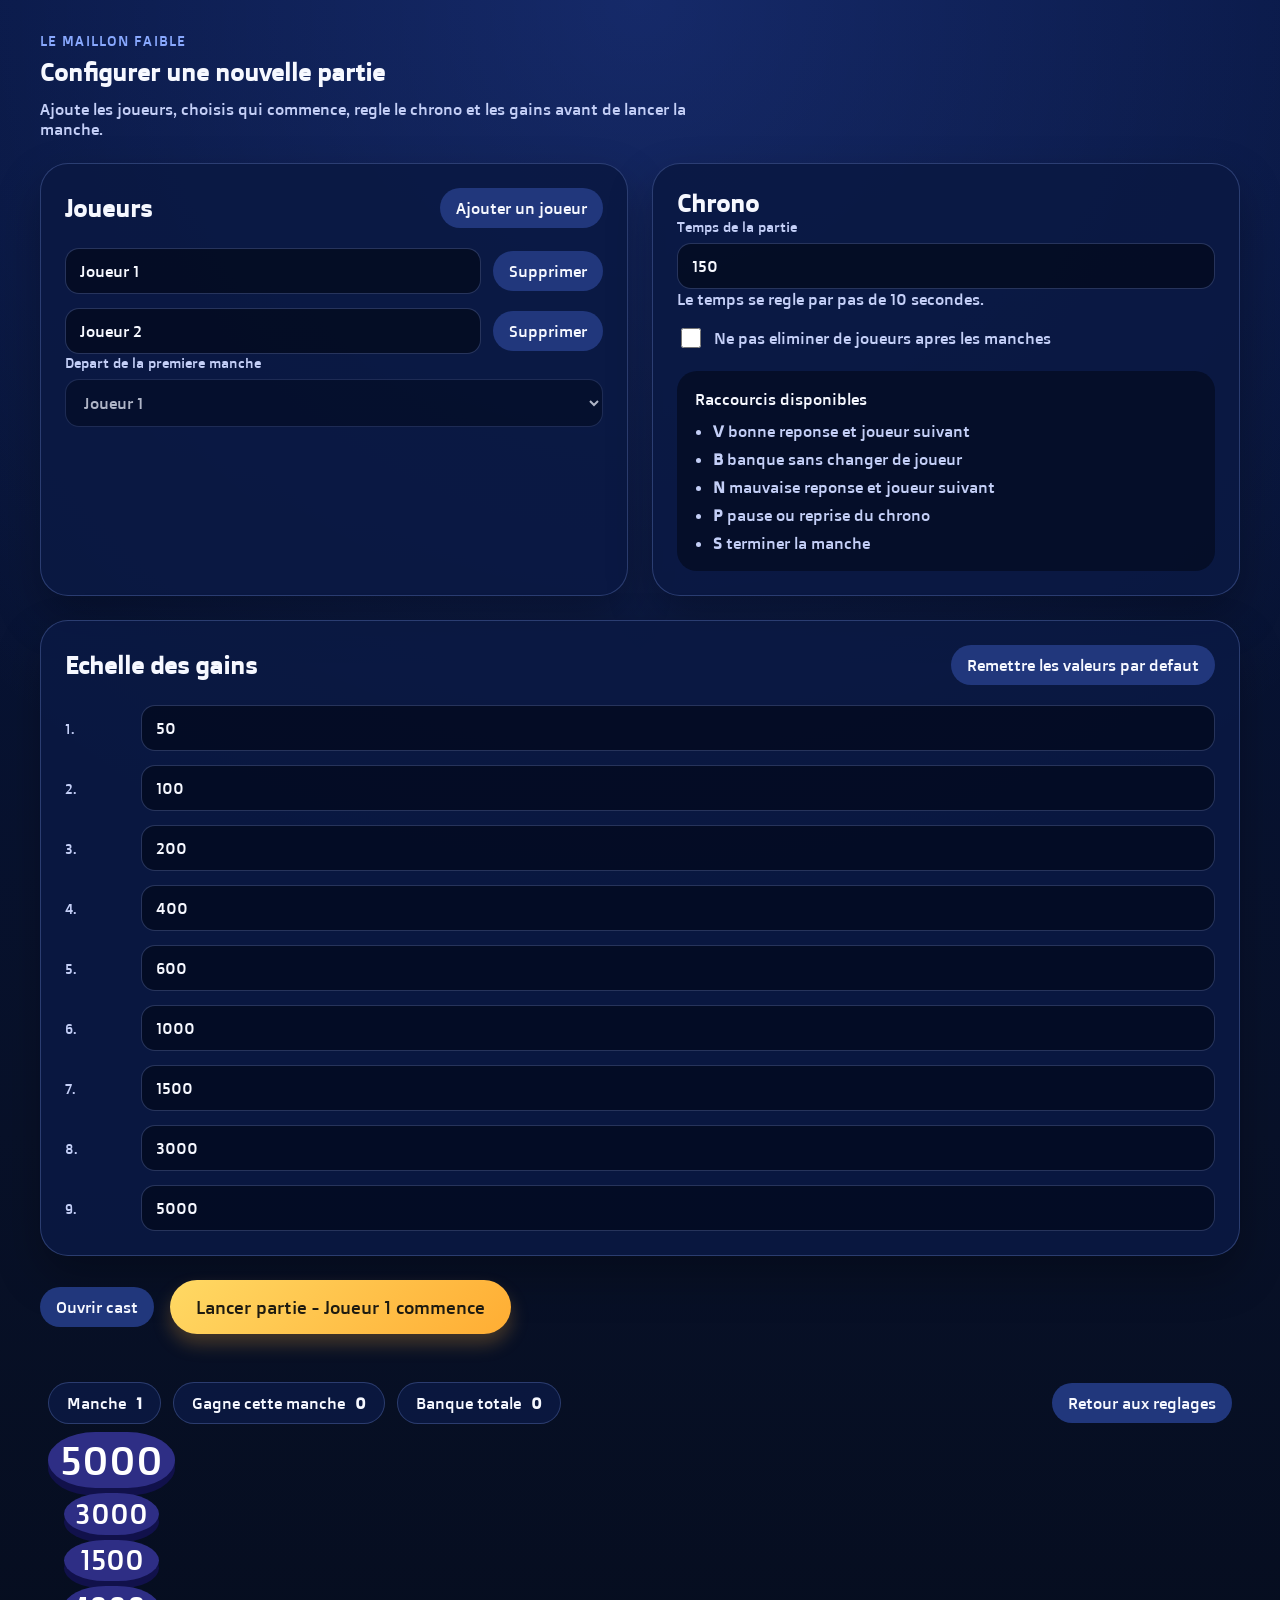
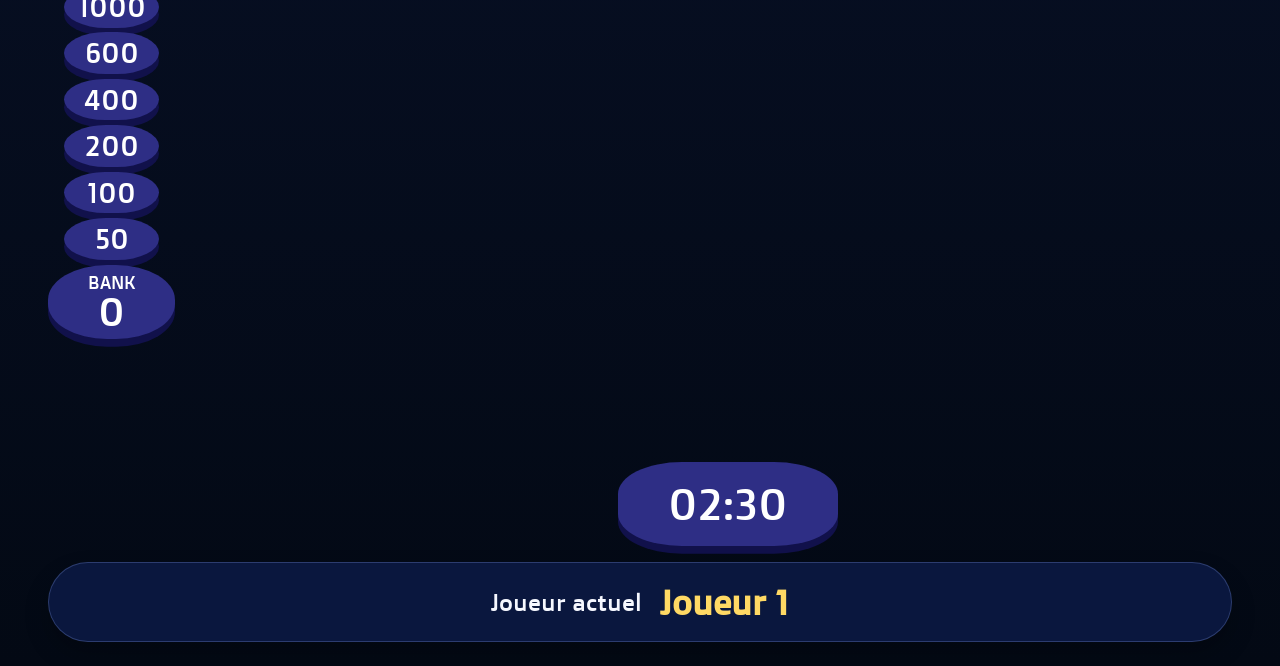
==== commit c61fd7be: "Add cast display and sync state to the game" ====
--- a/index.html
+++ b/index.html
@@ -67,6 +67,7 @@
                 </section>
 
                 <div class="setup-actions">
+                    <button type="button" id="open-cast" class="toolbar-button">Ouvrir cast</button>
                     <button type="button" id="start-game" class="primary-button">Lancer partie</button>
                     <p id="setup-error" class="error-message" aria-live="polite"></p>
                 </div>
@@ -205,6 +206,19 @@
             </div>
         </section>
 
+        <section class="walk-screen hidden" id="walk-screen">
+            <div class="walk-layout">
+                <div class="setup-card walk-card">
+                    <p class="eyebrow">Elimination confirmee</p>
+                    <h1 id="walk-title">Vous etes le maillon faible, au revoir.</h1>
+                    <p class="setup-copy" id="walk-copy">La manche suivante demarrera quand tu seras pret.</p>
+                    <div class="setup-actions">
+                        <button type="button" id="walk-next-round" class="primary-button">Passer a la manche suivante</button>
+                    </div>
+                </div>
+            </div>
+        </section>
+
         <section class="final-screen hidden" id="final-screen">
             <div class="final-layout">
                 <div class="stats-header">
@@ -235,6 +249,15 @@
                         <button type="button" id="start-sudden-death" class="primary-button">Commencer la mort subite</button>
                     </div>
                 </div>
+
+                <div class="setup-card final-win-card hidden" id="final-win-card">
+                    <p class="eyebrow">Partie terminee</p>
+                    <h2 id="final-winner-name">-</h2>
+                    <p class="setup-copy">La partie est finie. Tu peux relancer une nouvelle configuration.</p>
+                    <div class="setup-actions">
+                        <button type="button" id="play-again" class="primary-button">Rejouer</button>
+                    </div>
+                </div>
             </div>
         </section>
     </main>
--- a/style.css
+++ b/style.css
@@ -345,6 +345,7 @@
     box-sizing: border-box;
 }
 
+.walk-screen,
 .final-screen {
     min-height: 100vh;
     padding: 32px;
@@ -361,6 +362,37 @@
     margin: 0 auto;
     display: grid;
     gap: 24px;
+}
+
+.walk-layout {
+    min-height: calc(100vh - 64px);
+    max-width: 900px;
+    margin: 0 auto;
+    display: flex;
+    align-items: center;
+    justify-content: center;
+}
+
+.walk-card,
+.final-win-card {
+    text-align: center;
+}
+
+.walk-card h1,
+.final-win-card h2 {
+    margin: 0;
+    font-size: clamp(34px, 6vw, 62px);
+}
+
+.walk-card .setup-copy,
+.final-win-card .setup-copy {
+    max-width: none;
+}
+
+.walk-card .setup-actions,
+.final-win-card .setup-actions {
+    justify-content: center;
+    margin-top: 24px;
 }
 
 .stats-header h1 {
@@ -421,23 +453,50 @@
 
 .final-name {
     padding: 0 18px;
-    background:
-        radial-gradient(circle at 25% 20%, rgba(255, 255, 255, 0.7), transparent 20%),
-        linear-gradient(135deg, #141923, #d8dce7 45%, #141923 75%);
+    background: #274a94;
+    border: 1px solid rgba(166, 197, 255, 0.35);
     font-size: 20px;
+    font-weight: 700;
 }
 
 .final-token {
-    background: linear-gradient(135deg, #0c3d67, #0d6aa0);
+    background: #12395c;
+    border: 1px solid rgba(102, 164, 219, 0.28);
     font-size: 26px;
 }
 
 .final-token.correct {
-    background: radial-gradient(circle at 35% 25%, #a6ff9f, #138a32 65%, #063b18);
+    background: #1f9b4b;
 }
 
 .final-token.wrong {
-    background: radial-gradient(circle at 35% 25%, #ffaaa6, #9e2f37 65%, #411116);
+    background: #c64047;
+}
+
+.final-token.pending {
+    opacity: 0.34;
+}
+
+.final-token.settled {
+    opacity: 0.34;
+}
+
+.final-token.hidden-slot {
+    opacity: 0;
+    border-color: transparent;
+    box-shadow: none;
+    pointer-events: none;
+}
+
+.final-token.current,
+.final-token.correct,
+.final-token.wrong {
+    opacity: 1;
+}
+
+.final-token.correct.settled,
+.final-token.wrong.settled {
+    opacity: 0.34;
 }
 
 .stats-inline {
@@ -479,6 +538,7 @@
     .setup-screen,
     .game-screen,
     .stats-screen,
+    .walk-screen,
     .final-screen {
         padding: 20px;
     }
@@ -505,6 +565,7 @@
         align-items: stretch;
     }
 
+
     .status-cluster {
         flex-direction: column;
     }
@@ -529,6 +590,10 @@
         font-size: 42px;
     }
 
+    .walk-layout {
+        min-height: calc(100vh - 40px);
+    }
+
     .stats-inline {
         flex-direction: column;
         gap: 10px;
